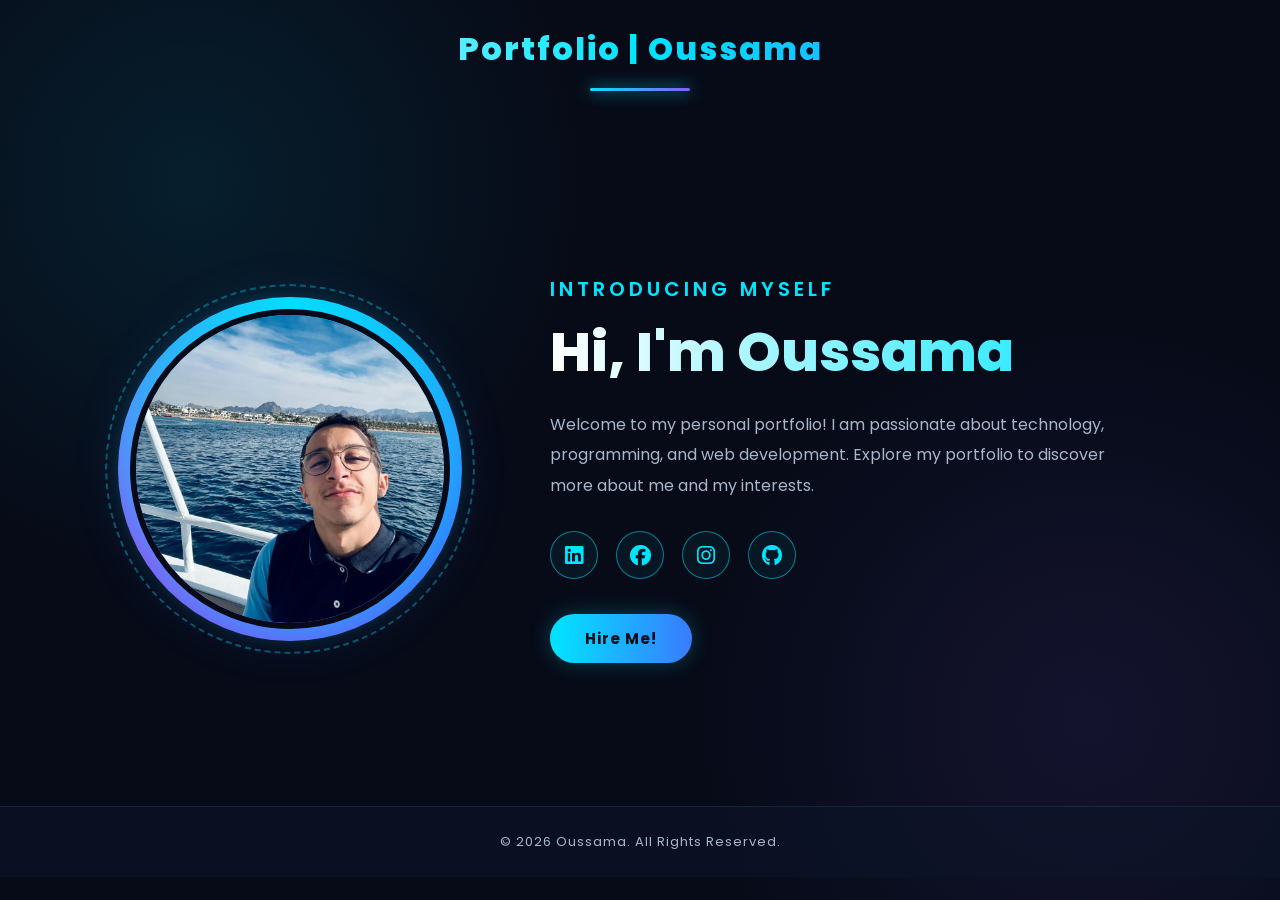
==== index.html @ 497943a5 "Rename" ====
<!DOCTYPE html>
<html lang="en">

<head>
    <meta charset="UTF-8">
    <meta name="viewport" content="width=device-width, initial-scale=1.0">
    <meta name="description" content="Welcome to Oussama's personal portfolio.">
    <title>Oussama | Portfolio</title>

    <link rel="stylesheet" href="Portf.css">
    <link rel="stylesheet" href="Portf.js">

    <!-- Font Awesome Icons -->
    <link rel="stylesheet"
        href="https://cdnjs.cloudflare.com/ajax/libs/font-awesome/6.5.2/css/all.min.css">
</head>

<body>

    <header>
        <h1>Portfolio | Oussama</h1>
        <hr>
    </header>

    <main>

        <section class="Home">

            <div class="Home-img">
                <img src="img.portf/imgouss.jpeg"
                    alt="Oussama's profile photo">
            </div>

            <div class="Home-content">

                <h2>Introducing Myself</h2>

                <h1>Hi, I'm Oussama</h1>

                <p>
                    Welcome to my personal portfolio!
                    I am passionate about technology, programming,
                    and web development. Explore my portfolio to
                    discover more about me and my interests.
                </p>

                <div class="Social_icons">

                    <a href="#" aria-label="LinkedIn">
                        <i class="fa-brands fa-linkedin"></i>
                    </a>

                    <a href="#" aria-label="Facebook">
                        <i class="fa-brands fa-facebook"></i>
                    </a>

                    <a href="#" aria-label="Instagram">
                        <i class="fa-brands fa-instagram"></i>
                    </a>

                    <a href="#" aria-label="GitHub">
                        <i class="fa-brands fa-github"></i>
                    </a>

                </div>

                <a href="#" class="btn">
                    Hire Me!
                </a>

            </div>

        </section>

    </main>

    <footer>
        <p>&copy; 2026 Oussama. All Rights Reserved.</p>
    </footer>

</body>

</html>
---- Portf.css ----
/* ==============================
   OUSSAMA PORTFOLIO - TECH DESIGN
   ============================== */

@import url('https://fonts.googleapis.com/css2?family=Poppins:wght@300;400;500;600;700;800&display=swap');

:root {
    --bg-color: #070b18;
    --secondary-bg: #0d1528;
    --card-bg: #111d35;
    --main-color: #00e5ff;
    --second-color: #397bff;
    --purple-color: #8b5cf6;
    --text-color: #f4f8ff;
    --paragraph-color: #a8b6ca;
}

* {
    margin: 0;
    padding: 0;
    box-sizing: border-box;
    text-decoration: none;
    font-family: 'Poppins', sans-serif;
}

html {
    scroll-behavior: smooth;
}

body {
    min-height: 100vh;
    background:
        radial-gradient(circle at 15% 20%, rgba(0, 229, 255, 0.09), transparent 30%),
        radial-gradient(circle at 85% 80%, rgba(139, 92, 246, 0.10), transparent 30%),
        var(--bg-color);
    color: var(--text-color);
    overflow-x: hidden;
}

/* HEADER */

header {
    width: 100%;
    padding: 25px 8%;
    position: relative;
    z-index: 10;
}

header h1 {
    text-align: center;
    font-size: 32px;
    font-weight: 800;
    letter-spacing: 2px;
    background: linear-gradient(90deg, #ffffff, var(--main-color), var(--second-color));
    -webkit-background-clip: text;
    background-clip: text;
    color: transparent;
}

header hr {
    width: 100px;
    height: 3px;
    margin: 15px auto;
    border: none;
    border-radius: 10px;
    background: linear-gradient(90deg, var(--main-color), var(--purple-color));
    box-shadow: 0 0 15px var(--main-color);
}

/* HOME SECTION */

.Home {
    min-height: 75vh;
    display: flex;
    align-items: center;
    justify-content: center;
    gap: 100px;
    padding: 60px 10%;
}

/* PROFILE IMAGE / LOGO */

.Home-img {
    position: relative;
    width: 320px;
    height: 320px;
    min-width: 320px;
    display: flex;
    align-items: center;
    justify-content: center;
    border-radius: 50%;
}

.Home-img::before {
    content: "";
    position: absolute;
    inset: -12px;
    border-radius: 50%;
    background: conic-gradient(
        from 0deg,
        var(--main-color),
        var(--second-color),
        var(--purple-color),
        var(--main-color)
    );
    animation: rotate 5s linear infinite;
}

.Home-img::after {
    content: "";
    position: absolute;
    inset: -25px;
    border-radius: 50%;
    border: 2px dashed rgba(0, 229, 255, 0.35);
    animation: rotate 15s linear infinite reverse;
}

.Home-img img {
    position: relative;
    z-index: 2;
    width: 100%;
    height: 100%;
    object-fit: cover;
    object-position: center;
    border-radius: 50%;
    border: 6px solid var(--bg-color);
    box-shadow:
        0 0 25px rgba(0, 229, 255, 0.45),
        0 0 60px rgba(57, 123, 255, 0.20);
    transition: 0.4s ease;
}

.Home-img img:hover {
    transform: scale(1.04);
    box-shadow:
        0 0 35px rgba(0, 229, 255, 0.7),
        0 0 80px rgba(57, 123, 255, 0.3);
}

/* HOME CONTENT */

.Home-content {
    max-width: 600px;
}

.Home-content h2 {
    color: var(--main-color);
    font-size: 20px;
    font-weight: 600;
    letter-spacing: 4px;
    text-transform: uppercase;
    margin-bottom: 15px;
}

.Home-content h1 {
    font-size: clamp(35px, 5vw, 55px);
    font-weight: 800;
    line-height: 1.2;
    margin-bottom: 25px;
    background: linear-gradient(90deg, #ffffff, var(--main-color));
    -webkit-background-clip: text;
    background-clip: text;
    color: transparent;
}

.Home-content p {
    font-size: 16px;
    line-height: 1.9;
    color: var(--paragraph-color);
    margin-bottom: 30px;
}

/* SOCIAL ICONS */

.Social_icons {
    display: flex;
    align-items: center;
    gap: 18px;
    margin-bottom: 35px;
}

.Social_icons a {
    width: 48px;
    height: 48px;
    display: flex;
    align-items: center;
    justify-content: center;
    font-size: 21px;
    color: var(--main-color);
    border: 1px solid rgba(0, 229, 255, 0.5);
    border-radius: 50%;
    background: rgba(0, 229, 255, 0.05);
    transition: 0.3s ease;
}

.Social_icons a:hover {
    color: var(--bg-color);
    background: var(--main-color);
    transform: translateY(-7px);
    box-shadow: 0 0 20px rgba(0, 229, 255, 0.5);
    border-color: var(--main-color);
}

/* HIRE ME BUTTON */

.btn {
    display: inline-block;
    padding: 13px 35px;
    border-radius: 30px;
    background: linear-gradient(90deg, var(--main-color), var(--second-color));
    color: #06101d;
    font-size: 15px;
    font-weight: 700;
    letter-spacing: 1px;
    box-shadow: 0 0 20px rgba(0, 229, 255, 0.25);
    transition: 0.3s ease;
}

.btn:hover {
    transform: translateY(-5px);
    box-shadow: 0 0 30px rgba(0, 229, 255, 0.6);
    background: linear-gradient(90deg, var(--second-color), var(--main-color));
}

/* FOOTER */

footer {
    width: 100%;
    text-align: center;
    padding: 25px 15px;
    border-top: 1px solid rgba(0, 229, 255, 0.12);
    background: rgba(13, 21, 40, 0.6);
}

footer p {
    color: var(--paragraph-color);
    font-size: 13px;
    letter-spacing: 1px;
}

/* ANIMATIONS */

@keyframes rotate {
    from {
        transform: rotate(0deg);
    }

    to {
        transform: rotate(360deg);
    }
}

/* RESPONSIVE DESIGN - TABLETS */

@media (max-width: 900px) {
    .Home {
        gap: 60px;
        padding: 50px 6%;
    }

    .Home-img {
        width: 260px;
        height: 260px;
        min-width: 260px;
    }

    .Home-content h1 {
        font-size: 38px;
    }
}

/* RESPONSIVE DESIGN - MOBILE */

@media (max-width: 650px) {
    header {
        padding: 25px 5%;
    }

    header h1 {
        font-size: 25px;
    }

    .Home {
        flex-direction: column;
        text-align: center;
        gap: 55px;
        padding: 50px 7%;
    }

    .Home-img {
        width: 220px;
        height: 220px;
        min-width: 220px;
    }

    .Home-content h2 {
        font-size: 16px;
        letter-spacing: 3px;
    }

    .Home-content h1 {
        font-size: 35px;
    }

    .Home-content p {
        font-size: 14px;
    }

    .Social_icons {
        justify-content: center;
        gap: 15px;
    }

    .Social_icons a {
        width: 43px;
        height: 43px;
        font-size: 19px;
    }

    footer {
        padding: 20px 10px;
    }
}
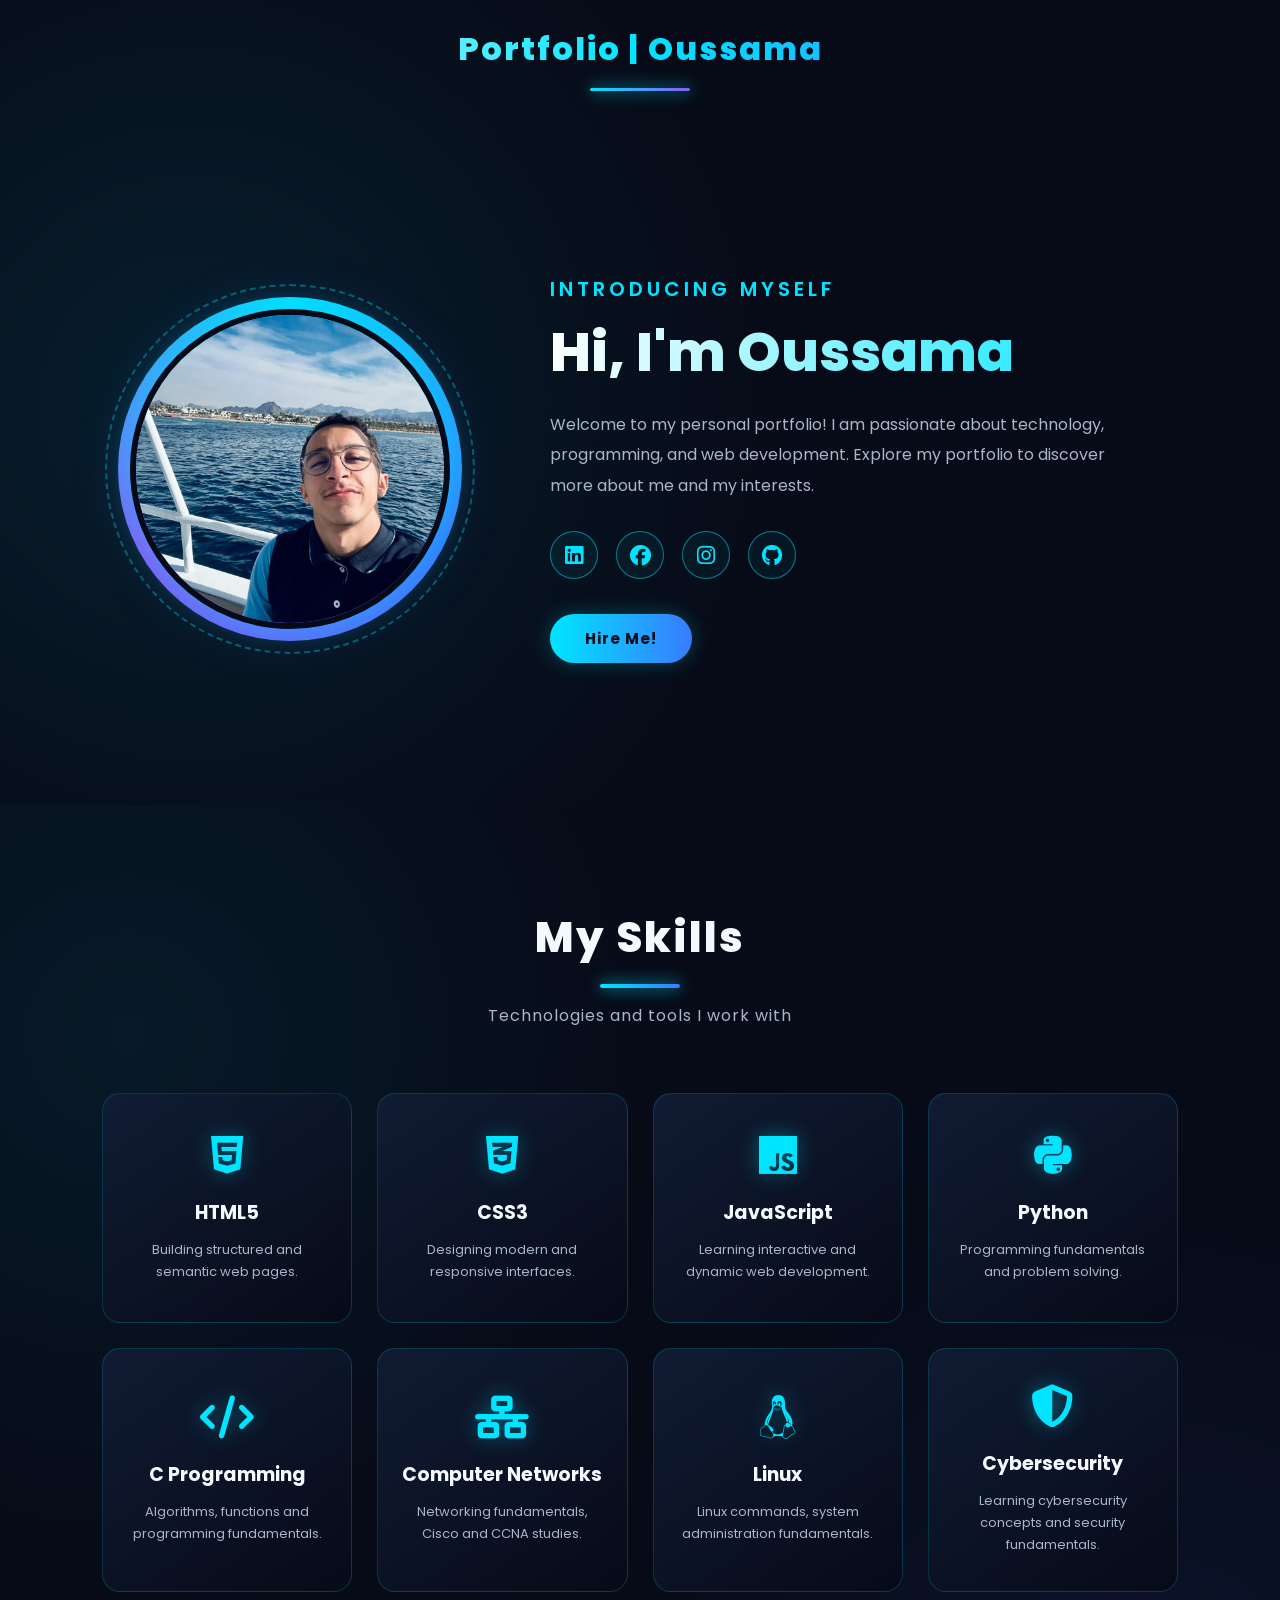
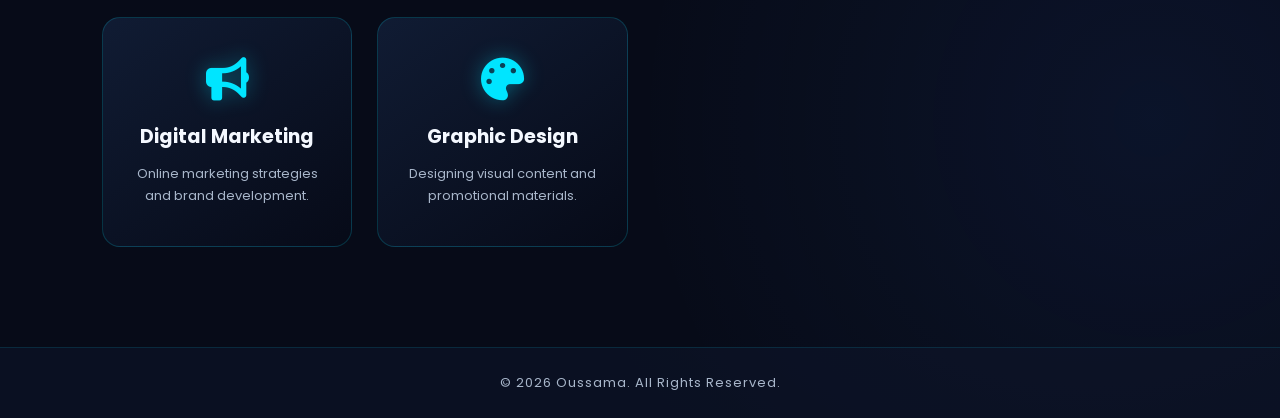
==== commit 2dd2fcb1: "Add files via upload" ====
--- a/index.html
+++ b/index.html
@@ -11,8 +11,7 @@
     <link rel="stylesheet" href="Portf.js">
 
     <!-- Font Awesome Icons -->
-    <link rel="stylesheet"
-        href="https://cdnjs.cloudflare.com/ajax/libs/font-awesome/6.5.2/css/all.min.css">
+    <link rel="stylesheet" href="https://cdnjs.cloudflare.com/ajax/libs/font-awesome/6.5.2/css/all.min.css">
 </head>
 
 <body>
@@ -27,8 +26,7 @@
         <section class="Home">
 
             <div class="Home-img">
-                <img src="img.portf/imgouss.jpeg"
-                    alt="Oussama's profile photo">
+                <img src="img.portf/imgouss.jpeg" alt="Oussama's profile photo">
             </div>
 
             <div class="Home-content">
@@ -46,15 +44,18 @@
 
                 <div class="Social_icons">
 
-                    <a href="#" aria-label="LinkedIn">
+                    <a href="www.linkedin.com/in/oussama-bn-437b76448" aria-label="LinkedIn" target="_blank"
+                        rel="noopener noreferrer">
                         <i class="fa-brands fa-linkedin"></i>
                     </a>
 
-                    <a href="#" aria-label="Facebook">
+                    <a href="https://www.facebook.com/share/19bQo4yh7c/?mibextid=wwXIfr" aria-label="Facebook"
+                        target="_blank" rel="noopener noreferrer">
                         <i class="fa-brands fa-facebook"></i>
                     </a>
 
-                    <a href="#" aria-label="Instagram">
+                    <a href="https://www.instagram.com/ousss_bn?obrf=MTBrc3d5M2R2dXltcQ%3D%3D&utm_source=qr"
+                        aria-label="Instagram" rel="noopener noreferrer" target="_blank">
                         <i class="fa-brands fa-instagram"></i>
                     </a>
 
@@ -73,11 +74,97 @@
         </section>
 
     </main>
+    <!-- ================= SKILLS SECTION ================= -->
 
+    <section class="Skills" id="skills">
+
+        <div class="Skills-title">
+            <h2>My Skills</h2>
+            <p>Technologies and tools I work with</p>
+        </div>
+
+        <div class="Skills-container">
+
+            <!-- HTML -->
+            <div class="skill-card">
+                <i class="fa-brands fa-html5"></i>
+                <h3>HTML5</h3>
+                <p>Building structured and semantic web pages.</p>
+            </div>
+
+            <!-- CSS -->
+            <div class="skill-card">
+                <i class="fa-brands fa-css3-alt"></i>
+                <h3>CSS3</h3>
+                <p>Designing modern and responsive interfaces.</p>
+            </div>
+
+            <!-- JavaScript -->
+            <div class="skill-card">
+                <i class="fa-brands fa-js"></i>
+                <h3>JavaScript</h3>
+                <p>Learning interactive and dynamic web development.</p>
+            </div>
+
+            <!-- Python -->
+            <div class="skill-card">
+                <i class="fa-brands fa-python"></i>
+                <h3>Python</h3>
+                <p>Programming fundamentals and problem solving.</p>
+            </div>
+
+            <!-- C -->
+            <div class="skill-card">
+                <i class="fa-solid fa-code"></i>
+                <h3>C Programming</h3>
+                <p>Algorithms, functions and programming fundamentals.</p>
+            </div>
+
+            <!-- Networking -->
+            <div class="skill-card">
+                <i class="fa-solid fa-network-wired"></i>
+                <h3>Computer Networks</h3>
+                <p>Networking fundamentals, Cisco and CCNA studies.</p>
+            </div>
+
+            <!-- Linux -->
+            <div class="skill-card">
+                <i class="fa-brands fa-linux"></i>
+                <h3>Linux</h3>
+                <p>Linux commands, system administration fundamentals.</p>
+            </div>
+
+            <!-- Cybersecurity -->
+            <div class="skill-card">
+                <i class="fa-solid fa-shield-halved"></i>
+                <h3>Cybersecurity</h3>
+                <p>Learning cybersecurity concepts and security fundamentals.</p>
+            </div>
+            <!-- Digital Marketing -->
+            <div class="skill-card">
+                <i class="fa-solid fa-bullhorn"></i>
+                <h3>Digital Marketing</h3>
+                <p>Online marketing strategies and brand development.</p>
+            </div>
+
+
+            <!-- Graphic Design -->
+            <div class="skill-card">
+                <i class="fa-solid fa-palette"></i>
+                <h3>Graphic Design</h3>
+                <p>Designing visual content and promotional materials.</p>
+            </div>
+          
+        </div>
+
+
+    </section>
+
+    <!-- ================= END SKILLS ================= -->
     <footer>
         <p>&copy; 2026 Oussama. All Rights Reserved.</p>
     </footer>
 
 </body>
 
-</html>
+</html>
--- a/Portf.css
+++ b/Portf.css
@@ -320,4 +320,227 @@
     footer {
         padding: 20px 10px;
     }
+}
+/* ==========================================
+   OUSSAMA PORTFOLIO - PROFESSIONAL SKILLS
+========================================== */
+
+.Skills {
+    width: 100%;
+    min-height: 100vh;
+    padding: 100px 8%;
+    position: relative;
+    overflow: hidden;
+    background:
+        radial-gradient(circle at 10% 20%, rgba(0, 229, 255, 0.07), transparent 35%),
+        radial-gradient(circle at 90% 80%, rgba(57, 123, 255, 0.08), transparent 35%),
+        var(--bg-color);
+}
+
+/* SECTION TITLE */
+
+.Skills-title {
+    text-align: center;
+    margin-bottom: 65px;
+}
+
+.Skills-title h2 {
+    font-size: 42px;
+    font-weight: 800;
+    letter-spacing: 2px;
+    color: var(--text-color);
+    margin-bottom: 15px;
+}
+
+.Skills-title h2::after {
+    content: "";
+    display: block;
+    width: 80px;
+    height: 4px;
+    margin: 15px auto;
+    border-radius: 10px;
+    background: linear-gradient(
+        90deg,
+        var(--main-color),
+        var(--second-color)
+    );
+    box-shadow: 0 0 15px var(--main-color);
+}
+
+.Skills-title p {
+    color: var(--paragraph-color);
+    font-size: 16px;
+    letter-spacing: 1px;
+}
+
+/* SKILLS GRID */
+
+.Skills-container {
+    max-width: 1150px;
+    margin: auto;
+    display: grid;
+    grid-template-columns: repeat(4, minmax(0, 1fr));
+    gap: 25px;
+}
+
+/* SKILL CARD */
+
+.skill-card {
+    position: relative;
+    padding: 35px 22px;
+    min-height: 230px;
+    text-align: center;
+    background: linear-gradient(
+        145deg,
+        rgba(17, 29, 53, 0.95),
+        rgba(7, 11, 24, 0.95)
+    );
+    border: 1px solid rgba(0, 229, 255, 0.18);
+    border-radius: 18px;
+    overflow: hidden;
+    transition: 0.4s ease;
+    display: flex;
+    flex-direction: column;
+    align-items: center;
+    justify-content: center;
+}
+
+/* TOP LIGHT EFFECT */
+
+.skill-card::before {
+    content: "";
+    position: absolute;
+    top: 0;
+    left: 0;
+    width: 100%;
+    height: 3px;
+    background: linear-gradient(
+        90deg,
+        transparent,
+        var(--main-color),
+        var(--second-color),
+        transparent
+    );
+    opacity: 0;
+    transition: 0.4s ease;
+}
+
+/* CARD BACKGROUND EFFECT */
+
+.skill-card::after {
+    content: "";
+    position: absolute;
+    width: 130px;
+    height: 130px;
+    background: var(--main-color);
+    filter: blur(100px);
+    opacity: 0;
+    bottom: -70px;
+    right: -50px;
+    transition: 0.4s ease;
+}
+
+/* ICONS */
+
+.skill-card i {
+    font-size: 43px;
+    color: var(--main-color);
+    margin-bottom: 22px;
+    filter: drop-shadow(0 0 10px rgba(0, 229, 255, 0.35));
+    transition: 0.4s ease;
+    position: relative;
+    z-index: 2;
+}
+
+/* SKILL NAME */
+
+.skill-card h3 {
+    color: var(--text-color);
+    font-size: 19px;
+    font-weight: 700;
+    margin-bottom: 12px;
+    position: relative;
+    z-index: 2;
+}
+
+/* DESCRIPTION */
+
+.skill-card p {
+    color: var(--paragraph-color);
+    font-size: 13px;
+    line-height: 1.7;
+    position: relative;
+    z-index: 2;
+}
+
+/* HOVER EFFECT */
+
+.skill-card:hover {
+    transform: translateY(-12px);
+    border-color: var(--main-color);
+    background: linear-gradient(
+        145deg,
+        #122743,
+        #0b1429
+    );
+    box-shadow:
+        0 10px 35px rgba(0, 229, 255, 0.12),
+        0 0 20px rgba(0, 229, 255, 0.08);
+}
+
+.skill-card:hover::before {
+    opacity: 1;
+}
+
+.skill-card:hover::after {
+    opacity: 0.12;
+}
+
+.skill-card:hover i {
+    transform: scale(1.2);
+    color: #ffffff;
+    filter: drop-shadow(0 0 15px var(--main-color));
+}
+
+/* RESPONSIVE TABLET */
+
+@media (max-width: 1000px) {
+    .Skills-container {
+        grid-template-columns: repeat(2, minmax(0, 1fr));
+        gap: 20px;
+    }
+
+    .Skills {
+        padding: 80px 6%;
+    }
+}
+
+/* RESPONSIVE MOBILE */
+
+@media (max-width: 550px) {
+    .Skills {
+        padding: 70px 7%;
+    }
+
+    .Skills-title h2 {
+        font-size: 32px;
+    }
+
+    .Skills-title p {
+        font-size: 13px;
+    }
+
+    .Skills-container {
+        grid-template-columns: 1fr;
+        gap: 18px;
+    }
+
+    .skill-card {
+        min-height: 200px;
+        padding: 30px 20px;
+    }
+
+    .skill-card i {
+        font-size: 38px;
+    }
 }
